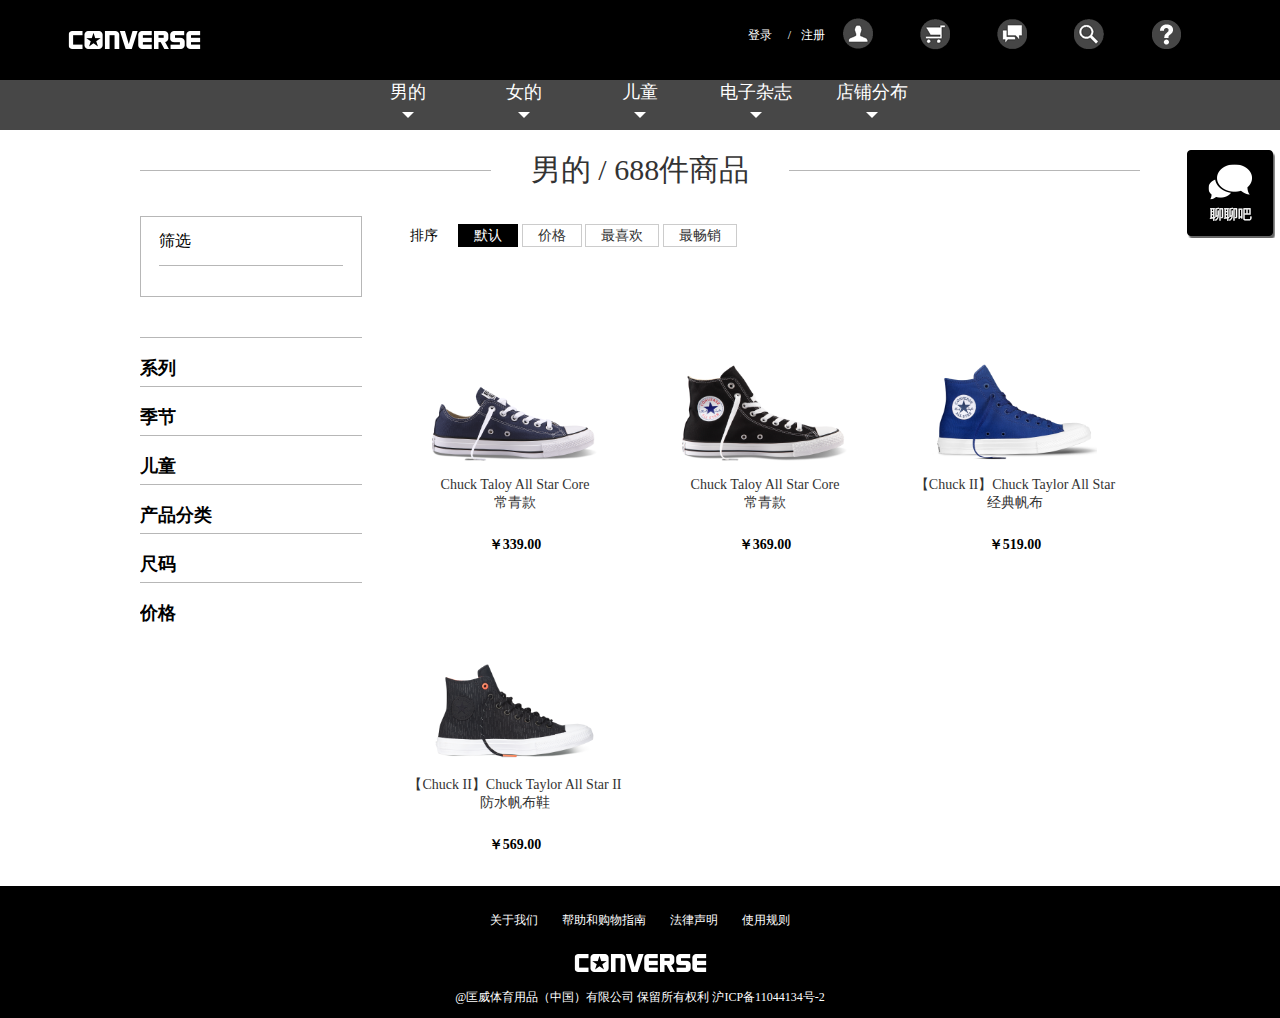
==== converse/html/allshop.html @ 23841993 "第一次项目提交" ====
<!doctype html>
<html>
	<head>
		<title>商品列表</title>
		<meta charset = "utf-8" />
		<link rel="stylesheet" type="text/css" href="../css/index_css.css"/>
		<style type = "text/css">
			.page{
				margin: 0;
			    position: relative;
			    width: 100%;
			}
			.tit{
				margin: 40px auto 45px;
			}
			.shop_main{
				overflow: hidden;
				height: auto;
			    margin: 20px auto 0;
			    max-width: 1000px;
			}
			.shop_left{
				float: left;
    			width: 25%;
    			overflow: hidden;
			}
			.SLW{
				width: 88.8%;
			}
			.SLT{
				border: 1px solid #b7b7b7;
			    box-sizing: border-box;
			    height: auto;
			    margin: 0 0 40px;
			    padding: 0 8.18%;
			    width: auto;
			}
			.SLB{
				margin-top: 10px;
    			width: 100%;
			}
			.filtertop{
				border-bottom: 1px solid #b7b7b7;
			    height: 48px;
			    line-height: 48px;
			    width: 100%;
			}
			.resetbtm{
				height: 30px;
			    line-height: 15px;
			    text-shopsgn: right;
			    width: 100%;
			}
			.SLB dl{
				border-top: 1px solid #b7b7b7;
			    height: 25px;
			    overflow: hidden;
			    padding: 18px 0 5px;
			}
			.SLB dl dt{
			    font-size: 18px;
			    font-weight: bold;
			    margin-bottom: 18px;
			}
			.SLB dl dd ul{
				clear: both;
			    content: "";
			    display: block;
			    font-size: 0;
			    height: 0;
			    visibility: hidden;
			}
			.SLB dl dd ul li{
				background-color: #fff;
			    border: 1px solid #b7b7b7;
			    box-sizing: border-box;
			    cursor: pointer;
			    float: left;
			    height: 39px;
			    line-height: 39px;
			    margin-bottom: 7px;
			    margin-right: 8px;
			    text-shopsgn: center;
			    text-indent: 0;
			    width: 49px;
			}
			.SLB dl dd ul .mgr0{
				margin-right: 0;
			}
			.shop_right{
				float: left;
			    height: auto;
			    position: relative;
			    width: 75%;
			    content: "";
			    display: block;
			    font-size: 0;
			}
			.shop_top{
				line-height: 40px;
			    margin-bottom: 30px;
			    width: 100%;
			}
			.sort{
				float: left;
   		 		margin: 0 20px;
   		 		width: auto;
			}
			.sort-box{
				float: none;
    			font-size: 14px;
			}
			.sort-list{
				width: auto;
				height: auto;
			}
			.sort-list a{
				border: 1px solid #ccc;
    			padding: 3px 15px;
    			box-sizing: border-box;
			}
			.sort-list .shop_active{
				background: #000 none repeat scroll 0 0;
			    border: 1px solid #000;
			    color: #fff;
			}
			.shop_right dl{
				text-align: center;
				box-sizing: border-box;
			    float: left;
			    font-size: 14px;
			    height: 300px;
			    position: relative;
			    width: 33.3333%;
			}
			.condo dl:hover{
				border: 1px solid #b7b7b7;
			    transition-duration: 0.3s;
			}
			.shop_right dl dt{
				height: 180px;
			    margin: 0 auto;
			    padding-top: 10px;
			    position: relative;
			    width: 165px;
			}
			.shop_right dl dt a{
				display: block;
    			width: 100%;
    			height: 100%;
			}
			.shop_right dl dt a img{
				height: auto;
    			8max-width: 100%;
				display: block;
				margin-bottom: 9.1%;
				bottom: 0;
			    position: absolute;
			    width: 165px;
			}
			.shop_right dl dd{
				line-height: 18px;
			    text-shopsgn: center;
			    width: 100%;
			}
			.shop_name{
				height: 55px;
    			margin-bottom: 5px;
			}
			.shop_price{
				font-weight: bold;
			}
		</style>
		<script type="text/javascript" src = "../js/perfect_startMove.js"></script>
		<script type="text/javascript" src = "../js/jquery-1.11.3.js"></script>
		<script type="text/javascript" src = "../js/shop_getjson.js"></script>
		<script type="text/javascript" src = "../js/topsport.js"></script>
		<script type = "text/javascript">
			$(function(){
				
			})
			var condo = $(".condo"); //商品房
			var shops = $(".condo").find("dl"); //商品
			var sp_lth = shops.length;//商品数量
			var isloading = false;//加载状态
			var shop_list;
	
	
			window.onload = function(){
				isloading = true;  //哥在用,别打扰
				getList();
				//【注】最短的一列li将要露白
			}
	
	
			window.onscroll = function(){
				//进行上啦加载
				var _index = getShort();
				var li = shops[_index];
				var scrollTop = document.body.scrollTop || document.documentElement.scrollTop;
				scrollTop -= 300;
				if(li.offsetHeight + li.offsetTop < scrollTop + document.documentElement.clientHeight){
					if(isloading == false){
						isloading = true;
						getList();
					}
				}
			}
	
			/*//下载数据
			function getList(){
				ajax("get", "getPics.php", "page=" + iPage, function(data){
					var arr = JSON.parse(data);
					for(var i = 0; i < arr.length; i++){
						//获取当前最短的li
						var _index = getShort();
	
						//创建节点,添加数据,插入
						var oDiv = document.createElement("div");
						var oImg = document.createElement("img");
						oImg.src = arr[i].preview; //预览图片
						//给图片预设一个高度
						oImg.style.height = arr[i].height * (225 / arr[i].width) + "px";
	
						oDiv.appendChild(oImg);
						var oP = document.createElement("p");
						oP.innerHTML = arr[i].title;
						oDiv.appendChild(oP);
						//将当前div添加到最短的li标签中
						shops[_index].appendChild(oDiv);
					}
					isloading = false;
				});
			}*/
			
			
			function getList(){
				$.ajax({
					url: '../json/mens.json',
					type: 'GET',
					success:function(res){
						
						for(var i = 0; i < res.length; i++){
							shop_list += '<dl><dt><a href="../html/C_type.html"><img src="../' + res[i].img + '"/></a></dt><dd class="shop_name"><a href="">' + res[i].font + '</a></dd><dd class = "shop_price">' + res[i].price + '</dd></dl>'
						}
						$(".condo").html(shop_list);
						isloading = false;
					}
				});
			}
				
	
			//找到最短的那条列表
			function getShort(){
				var index = 0;
				var ih = shops[index].offsetHeight;
				for(var i = 1; i < sp_lth; i++){
					if(ih > shops[i].offsetHeight){
						index = i;
						ih = shops[i].offsetHeight;
					}
				}
				//返回最短li的下标
				return index;
			}
		</script>
	</head>
	<body>
		<div class = "nav_shadow"></div>
		<div class = "bgall"></div>
		<div class = "nav">
			<div class = "nav_top">
				<div class = "ntsmall">
					<div class = "logo"><a href="../index.html"></a></div>
					<div class = "rgt"><a href=""><img src="../img/help.png"/></a></div>
					<div class = "rgt search"><p><img src="../img/search.png"/></p></div>
					<div class = "rgt"><p><img src="../img/chatt.png"/></p></div>
					<div class = "rgt"><p><img src="../img/shopcar.png"/></p></div>
					<div class = "rgt" style = "width: auto; font-size: 12px;">
						<p class = "log" style = "margin: 0; padding-right: 10px;  float: left;"><span>登录</span></p>
						<span style = "padding-right: 10px; float: left;">/</span>
						<p class = "reg" style = "margin: 0; padding-right: 12px; float: left;"><span>注册</span></p>
						<p class = "login" style = "margin-top: 10px; margin-left: 0; float: left;"><img src="../img/users.png"/></p>
					</div>
				</div>
			</div>
			<div class = "conceal">
				<div class = "loding">
					<div class = "L-box">
						<div class = "lgn">
							<dl class = "tabL">
								<dt>还未注册？</dt>
								<div class = "reg taB">
									注册账户
								</div>
							</dl>
							<dl class = "tabC">
								<dt>您可以直接登录</dt>
								<dd class = "tCL"><a href=""></a></dd>
								<dd class = "tCL"><a href=""></a></dd>
								<dd class = "tCL"><a href=""></a></dd>
								<dd class = "tCL"><a href=""></a></dd>
								<dd class = "tCL"><a href=""></a></dd>
							</dl>
							<dl class = "tabR">
								<dt>已经成为会员？</dt>
								<dd class = "phNmb">
									<input text = "text"/>
									<span>邮箱/手机</span>
									<span class = "error">请输入有效的电子邮箱/手机号码！</span>
								</dd>
								<dd class = "psWrd">
									<input text = "text"/>
									<span>密码必须在6-12个字符之间！</span>
									<span class = "error"></span>
								</dd>
								<dd id = "mb0">
									<input text = "text" class = "verCod"/>
									<img src="" class = "verImg"/>
									<span>请输入验证码</span>
									<span class = "error"></span>
								</dd>
								<dd class = "change">
									<a href="">换一张</a>
								</dd>
								<dd style="margin-top: -15px;">
									<div style="font-size: 11px;">
										一旦登录，即表明你同意匡威的
										<a href="" style = "text-decoration: underline">法律声明</a>
										和
										<a href="" style = "text-decoration: underline">使用规则</a>
									</div>
								</dd>
								<dd class = "taB" style="margin-top: -20px;">登录</dd>
								<!-- <dd class = "btmbox">
									<div class="keeplog">保持登录状态</div>
									<div class="forgetkey">忘记密码？</div>
								</dd> -->
							</dl>
						</div>
						<div class = "rgn">
							<dl>
								<dd class = "reg-box">
									<ul>
										<li>
											手机号码<b>*</b>
											<div class = "li-box">
												<input type = "text"/>
												<span>135xxxx3333</span>
												<span class = "error">请输入11位有效中国手机号码！</span>
											</div>
										</li>
										<li>
											邮箱<b>*</b>
											<div class = "li-box">
												<input type = "text"/>
												<span>example@converse.com</span>
												<span class = "error">请输入有效的电子邮箱地址！</span>
											</div>
										</li>
										<li class = "mr0">
											性别<b>*</b>
											<div class = "li-box">
												<div class = ''>男的</div>
												<div class = ''>女的</div>
											</div>
										</li>
									</ul>
								</dd>
								<dd class = "reg-box">
									<ul>
										<li>
											输入密码<b>*</b>
											<div class = "li-box">
												<input type = "password"/>
												<span>密码至少为6位字符</span>
												<span class = "error">密码为6-12位字符！</span>
											</div>
										</li>
										<li>
											确认密码<b>*</b>
											<div class = "li-box">
												<input type = "password"/>
												<span>请再次输入密码</span>
												<span class = "error">抱歉，两次输入的密码不匹配！</span>
											</div>
										</li>
										<li class = "mr0">
											生日（年-月-日）<b>*</b>
											<div class = "li-box birth-box">
												<div class="selectbox">
													<span class="selectindex"></span>
													<select id="birthday-year">
														<option value="1954">1954</option>
														<option value="1955">1955</option>
														<option value="1956">1956</option>
														<option value="1957">1957</option>
														<option value="1958">1958</option>
														<option value="1959">1959</option>
														<option value="1960">1960</option>
														<option value="1961">1961</option>
														<option value="1962">1962</option>
														<option value="1963">1963</option>
														<option value="1964">1964</option>
														<option value="1965">1965</option>
														<option value="1966">1966</option>
														<option value="1967">1967</option>
														<option value="1968">1968</option>
														<option value="1969">1969</option>
														<option value="1970">1970</option>
														<option value="1971">1971</option>
														<option value="1972">1972</option>
														<option value="1973">1973</option>
														<option value="1974">1974</option>
														<option value="1975">1975</option>
														<option value="1976">1976</option>
														<option value="1977">1977</option>
														<option value="1978">1978</option>
														<option value="1979">1979</option>
														<option value="1980">1980</option>
														<option value="1981">1981</option>
														<option value="1982">1982</option>
														<option value="1983">1983</option>
														<option value="1984">1984</option>
														<option value="1985">1985</option>
														<option value="1986">1986</option>
														<option value="1987">1987</option>
														<option value="1988">1988</option>
														<option value="1989">1989</option>
														<option value="1990">1990</option>
														<option value="1991">1991</option>
														<option value="1992">1992</option>
														<option value="1993">1993</option>
														<option value="1994">1994</option>
														<option value="1995">1995</option>
														<option value="1996">1996</option>
														<option value="1997">1997</option>
														<option value="1998">1998</option>
														<option value="1999">1999</option>
														<option value="2000">2000</option>
														<option value="2001">2001</option>
														<option value="2002">2002</option>
														<option value="2003">2003</option>
														<option value="2004">2004</option>
														<option value="2005">2005</option>
														<option value="2006">2006</option>
														<option value="2007">2007</option>
														<option value="2008">2008</option>
														<option value="2009">2009</option>
														<option value="2010">2010</option>
														<option value="2011">2011</option>
														<option value="2012">2012</option>
														<option value="2013">2013</option>
														<option value="2014">2014</option>
														<option value="2015">2015</option>
														<option value="2016">2016</option>
													</select>
												</div>
												<div class="selectbox">
													<span class="selectindex"></span>
													<select id="birthday-month">
														<option value="1">1</option>
														<option value="2">2</option>
														<option value="3">3</option>
														<option value="4">4</option>
														<option value="5">5</option>
														<option value="6">6</option>
														<option value="7">7</option>
														<option value="8">8</option>
														<option value="9">9</option>
														<option value="10">10</option>
														<option value="11">11</option>
														<option value="12">12</option>
													</select>
												</div>
												<div class="selectbox mr0">
													<span class="selectindex"></span>
													<select id="birthday-date">
														<option value="1">1</option>
														<option value="2">2</option>
														<option value="3">3</option>
														<option value="4">4</option>
														<option value="5">5</option>
														<option value="6">6</option>
														<option value="7">7</option>
														<option value="8">8</option>
														<option value="9">9</option>
														<option value="10">10</option>
														<option value="11">11</option>
														<option value="12">12</option>
														<option value="13">13</option>
														<option value="14">14</option>
														<option value="15">15</option>
														<option value="16">16</option>
														<option value="17">17</option>
														<option value="18">18</option>
														<option value="19">19</option>
														<option value="20">20</option>
														<option value="21">21</option>
														<option value="22">22</option>
														<option value="23">23</option>
														<option value="24">24</option>
														<option value="25">25</option>
														<option value="26">26</option>
														<option value="27">27</option>
														<option value="28">28</option>
														<option value="29">29</option>
														<option value="30">30</option>
														<option value="31">31</option>
													</select>
												</div>
											</div>
										</li>
									</ul>
								</dd>
								<dd class = "reg-box mr0">
									<ul>
										<li>
											验证码 <b>*</b>
											<div class = "li-box mb5">
												<input type = "text" class = "verCod"/>
												<img src="" class = "verImg"/>
												<span>请输入验证码</span>
												<span class = "error">您填写的验证码有误，请重新输入！</span>
											</div>
											<div class = "change">
												<a href="">换一张</a>
											</div>
										</li>
										<li>
											短信验证码<b>*</b>
											<div class = "li-box mb5">
												<input type = "text" class = "verCod"/>
												<div class="btn-send-mobile">
													<h5 id="btn-descption">发送短信验证码</h5>
												</div>
												<span style="font-size:9px;">不用试了，反正是装饰(￢_￢)</span>
												<span class = "error">您填写的短信验证码有误，请重新输入！</span>
											</div>
										</li>
										<li class = "mr0">
											<div style="font-size: 11px;">
												一旦登录，即表明你同意匡威的
												<a href="" style = "text-decoration: underline">法律声明</a>
												和
												<a href="" style = "text-decoration: underline">使用规则</a>
											</div>
											<div class = "taB">
												注册账户
											</div>
										</li>
									</ul>
								</dd>
							</dl>
						</div>
					</div>
				</div>
				<div class = "sch">
					<input type = "text" placeholder = "想找什么随便搜"/>
					<div class = "sch_btn">
						<p>X</p>
						<button><img src="../img/search.png"/></button>
					</div>
				</div>
			</div>
			<div class = "nav_tab">
				<div class = "tab_head">
					<ul></ul>
				</div>
				<div class = "nana" id = "nana1">
					<div class = "nanaTop">
						<ul></ul>
					</div>
						<div class = "centerline"></div>
					<div class = "nanaBtm">
						<ul></ul>
					</div>
				</div>
				<div class = "nana" id = "nana2">
					<div class = "nanaTop">
						<ul></ul>
					</div>
						<div class = "centerline"></div>
					<div class = "nanaBtm">
						<ul></ul>
					</div>
				</div>
				<div class = "nana" id = "nana3">
					<div class = "nanaTop">
						<ul></ul>
					</div>
						<div class = "centerline"></div>
					<div class = "nanaBtm">
						<ul></ul>
					</div>
				</div>
			</div>
		</div>
		<div class = "page">
			<div class="tit">
				<h4> 男的 / 688件商品 </h4>
			</div>
			<div class = "shop_main">
				<div class = "shop_left">
					<div class = "SLW">
						<div class = "SLT">
							<div class = "filtertop">
								<span>筛选</span>
							</div>
							<ul></ul>
							<div class = "resetbtm"></div>
						</div>
						<div class = "SLB">
							<dl>
								<dt>系列</dt>
								<dd>CONS</dd>
								<dd>Jack Purcell</dd>
								<dd>Chuck Taylor All Star</dd>
							</dl>
							<dl>
								<dt>季节</dt>
								<dd key="spring">春季</dd>
								<dd key="summer">夏季</dd>
								<dd key="fall">秋季</dd>
								<dd key="holiday">冬季</dd>
							</dl>
							<dl>
								<dt>儿童</dt>
								<dd key="kids">儿童</dd>
							</dl>
							<dl>
								<dt>产品分类</dt>
								<dd property="core_ftw">经典帆布鞋</dd>
								<dd property="evergreen">经典款</dd>
								<dd property="hi">高帮</dd>
								<dd property="mid">中帮</dd>
								<dd property="low">低帮</dd>
								<dd property="skate_shoes">板鞋</dd>
							</dl>
							<dl>
								<dt>尺码</dt>
								<dd class="sizewrapper">
									<ul class="sizebox clearfix">
										<li class="">35</li>
										<li class="">35.5</li>
										<li class="">36</li>
										<li class="mgr0">36.5</li>
										<li class="">37</li>
										<li class="">37.5</li>
										<li class="">38</li>
										<li class="mgr0">38.5</li>
										<li class="">39</li>
										<li class="">39.5</li>
										<li class="">40</li>
										<li class="mgr0">40.5</li>
										<li class="">41</li>
										<li class="">41.5</li>
										<li class="">42</li>
										<li class="mgr0">42.5</li>
										<li class="">43</li>
										<li class="">44</li>
										<li class="">44.5</li>
										<li class="mgr0">45</li>
									</ul>
								</dd>
							</dl>
							<dl>
								<dt>价格</dt>
								<dd max="299" min="0">0-299</dd>
								<dd max="399" min="300">300-399</dd>
								<dd max="499" min="400">400-499</dd>
								<dd max="599" min="500">500-599</dd>
								<dd max="699" min="600">600-699</dd>
								<dd min="700">700+</dd>
							</dl>
						</div>
					</div>
				</div>
				<div class = "shop_right">
					<div class = "shop_top">
						<div class = "sort-box">
							<div class="sort">排序</div>
							<div class = "sort-list">
								<a class="shop_active" href="">默认</a>
								<a class="" href="">价格</a>
								<a class="" href="">最喜欢</a>
								<a class="" href="">最畅销</a>
							</div>
						</div>
					</div>
					<div class="condo">
						<dl>
							<dt>
								<a href="">
								<img src="../img/153830C450_1B_NEW.png"/>
								</a>
							</dt>
							<dd class="shop_name">
								<a href=""> 【男女同款】Chuck Taylor All Star Core 常青款 </a>
							</dd>
							<dd class = "shop_price">￥339.00</dd>
						</dl>
					</div>
				</div>
			</div>
		</div>
		<div class = "footer-wrapper">
			<div class = "footer">
				<ul class = "footer-list">
					<li>
						<a href="">关于我们</a>
					</li>
					<li>
						<a href="">帮助和购物指南</a>
					</li>
					<li>
						<a href="">法律声明</a>
					</li>
					<li>
						<a href="">使用规则</a>
					</li>
				</ul>
				<a href="index.html"><div><img src="../img/logo.png"/></div></a>
				<span class = "footer-bottom">@匡威体育用品（中国）有限公司 保留所有权利    沪ICP备11044134号-2</span>
			</div>
		</div>
		<div id = "chat">
			<a href="../index.html"><img src = "../img/SurferServer.gif"/></a>
		</div>
	</body>
</html>
---- converse/css/index_css.css ----
/*通用式*/
*{
	margin: 0;
	padding: 0;
	position: relative;
}
html,body{
	width: 100%;
	height: auto;
}
li{
	list-style: none;
}
a{
	color: #333;
	outline: medium none;
    text-decoration: none;
}
div{
	width: 100%;
	height: auto;
}
h1{
	color: #fff;
	display: inline-block;
    font-size: 30px;
    margin: 78px auto 35px
}
.cool_title{
	background: #464646;
	color: #fff;
}
.information{
	background: #464646;
	text-align: center;
}
#chat{
	width: 88px;
	height: 88px;
	position: absolute;
	top: 150px;
	right: 5px;
	z-index: 999;
}
/* 登录验证 */
.loding{
	background-color: #fff;
    position: relative;
    width: 100%;
    z-index: 101;
    height: auto;
}
.lgn{
	display: none;
    height: 317px;
    margin: 0 auto;
    max-width: 1000px;
    padding: 40px 0;
}
.rgn{
	display: none;
    height: 317px;
    margin: 0 auto;
    max-width: 1000px;
    padding: 40px 0;
}
#rBtn{
	display: block;
}
.tabL{
	float: left;
	height: 100%;
	width: 15%;
	display: inline-block;
}
.L-box{
	clear: both;
    content: "";
    display: block;
    font-size: 0;
    height: 0;
    height: 100%;
    margin: 0 auto;
    position: relative;
    width: 100%;
}
.lgn dt{
	font-size: 24px;
    margin-bottom: 20px;
    text-align: left;
    width: 100%;
}
.taB{
    content: "";
    display: inline-block;
    height: 28px;
    vertical-align: middle;
    width: 15px;
    background-color: #000;
    border: 1px solid #000;
    box-sizing: border-box;
    color: #fff;
    cursor: pointer;
    font-size: 18px;
    height: 40px;
    line-height: 38px;
    text-align: center;
    width: 100%;
}
.taB:hover{
	color: #000;
	background: #fff;
	transition-duration: 0.3s;
}
.tabC{
	float: left;
	border-left: 1px solid #999;
    border-right: 1px solid #999;
    margin: 0 6%;
    padding: 0 6%;
    width: 30%;
    height: 100%;
}
.tabC dd{
	cursor: pointer;
	float: left;
    height: 40px;
    margin: 0 12px 12px 0;
    width: 40px;
}
.tabC a{
	background: url(../img/topsina.png);
	background-color: transparent;
    display: block;
    height: 100%;
    text-indent: -1000em;
    width: 100%;
}
.tabR{
	width: 30%;
	display: inline-block;
	height: auto;
	float: left;
}
.tabR dd{
	line-height: 38px;
    margin-bottom: 20px;
    max-height: 40px;
    position: relative;
    width: 100%;
}
.L-box input{
	background: #fff;
	border: 1px solid #999;
    box-sizing: border-box;
    height: 40px;
    line-height: 30px;
    padding: 5px 5px 5px 18px;
    width: 100%;
}
.L-box span{
	color: #999;
    display: block;
    font-size: 12px;
    left: 18px;
    position: absolute;
    top: 0;
    z-index: 0;
}
#mb0{
	margin-bottom: 0;
}
.L-box .verCod{
	float: left;
    margin-right: 4.78%;
    width: 47.61%;
}
.L-box .verImg{
	display: inline-block;
    height: 40px;
    width: 47.61%;
}
.change{
	color: #000;
    height: 25px;
    line-height: 12px;
    margin: 0;
    text-align: right;
    text-decoration: underline;
}
.change a{
	font-size: 14px;
}
.btmbox{
	line-height: 20px;
}
.reg-box li{
	float: left;
    font-size: 13px;
    line-height: 20px;
    margin-right: 5%;
    width: 30%;
}
b{
	color: red;
}
.li-box{
	line-height: 40px;
    margin: 10px 0 25px;
    max-height: 40px;
    min-height: 40px;
    position: relative;
    width: 100%;
}
.mr0{
	margin-right:  0 !important;
}
.selectbox {
    border: 1px solid #ddd;
    box-sizing: border-box;
    float: left;
    height: 40px;
    line-height: 40px;
    margin-right: 5%;
    overflow: hidden;
    position: relative;
    width: 30%;
}
.selectindex{
	text-align: center;
}
.mb5{
	margin-bottom: 5px;
}
.L-box .error{
	color: red;
    left: 0;
    top: 30px;
}
.btn-send-mobile{
	background-color: #848484;
    display: inline-block;
    height: 100%;
    max-width: 142px;
    min-width: 77px;
    width: 47%;
}
#btn-descption{
	-moz-user-select: none;
    color: white;
    text-align: center;
}
/*top show*/
.logo a{
	display: block;
	width: 100%;
	height: 100%;
}
.nav_shadow{
	height: 130px;
}
.bgall{
	background: url(../img/blackbg.png);
	display: none;
    height: 100%;
    position: absolute;
    top: 0;
    width: 100%;
    z-index: 1000;
}
.conceal{
	height: auto;
	background-color: #fff;
    position: relative;
    width: 100%;
    z-index: 101;
}
.sch{
	display: none;
    height: 40px;
    margin: 0 auto;
    max-width: 1000px;
    padding: 20px 0;
    position: relative;
}
.sch input{
	border: 0 none;
    color: #999;
    font-family: "Rockwell","fzlthjw","微软雅黑","Microsoft YaHei","黑体","SimHei";
    font-size: 24px;
    height: 100%;
    line-height: 40px;
    padding: 0;
}
.sch_btn{
	height: 50%;
    position: absolute;
    right: 0;
    top: 25%;
    width: auto;
}
.sch_btn button,.sch_btn p{
	background-color: transparent;
	background-repeat: no-repeat;
	cursor: pointer;
	float: right;
	height: 32px;
	margin-left: 20px;
	margin-top: 5px;
	width: 32px;
	border-radius: 50%;
}
.sch_btn p{
	color: #fff;
	background-color:#474747;
	text-align: center;
	line-height: 32px;
	border-radius: 50% ;
}
.nav{
	position: fixed;
	top:0;
	z-index: 101; 
	display: block;
}
.nav .nav_top{
	clear: both;
	width: auto;
	height: 80px;
	line-height: 70px;
	background: black;
	color: white;
	padding: 0 84px 0 68px;
}
.nav .nav_top .ntsmall{
	position: relative;
	display: inline-block;
	float: left;
	overflow: hidden;
	max-width: 100%;
	height: auto;
	margin: 0 auto;
}
.nav .nav_top .ntsmall .logo{
	background: url(../img/logo.png);
	display: inline-block;
	float: left;
	width: 133px;
	height: 19px;
	margin-top: -10px;
	position: absolute;
	top: 50%;
	z-index: 130;
	overflow: hidden;
}
.nav .nav_top .ntsmall .rgt{
	height: auto;
	width: auto;
	float: right;
	display: inline-block;
	color: white;
	display: inline-block;
	color: #fff;
}
.nav .nav_top .ntsmall .rgt p{
	cursor: pointer;
	display: inline-block;
	width: 30px;
	height: 30px;
	margin: 10px 15px 0 32px;
	color: #fff;
}
.nav .nav_top .ntsmall .rgt a{
	cursor: pointer;
	display: inline-block;
	width: 30px;
	height: 30px;
	margin: 10px 15px 0 32px;
	color: #fff;
}
.nav .nav_tab .tab_head{
	background: #474747;
	height: 50px;
    margin: 0 auto;
    text-align: center;
    width: 100%;
    overflow: hidden;
}
.nav .nav_tab .tab_head ul{
	display: inline-block;
    height: 100%;
}
.tab_head li{
	cursor: pointer;
    float: left;
    height: inherit;
    min-width: 110px;
    padding: 0 3px;
    position: relative;
    cursor: auto;
}
.tab_head a{
	box-sizing: border-box;
    color: white;
    display: inline-block;
    font-size: 18px;
    font-weight: normal;
    height: inherit;
    line-height: inherit;
    padding: 0 0.625em;
    text-transform: uppercase;
    position: relative;
}
.tab_head a i{
	display: block;
	border-color: white transparent transparent;
    border-style: solid;
    border-width: 6px;
    bottom: 6px;
    height: 0;
    left: 50%;
    right: auto;
    top: auto;
    margin-left: -6px;
    position: absolute;
    width: 0;
}
.nana{
	background-color: #fff;
   	display: none;
    height: 0;
    left: 0;
    filter: alpha(opacity=0);
    opacity: 0;
    position: absolute;
    top: 100%;
    width: 100%;
    z-index: 200;
}
.nana ul{
	height: auto;
    left: 9%;
    margin: 0 auto;
    max-width: 1000px;
    overflow: hidden;
    position: relative;
    text-align: left;
}
.nana ul li {
	display: inline-block;
    margin: 0;
    max-width: 130px;
    min-width: 90px;
    padding: 0;
    width: 13%;
}
.nana ul li a{
	color: #000;
    display: block;
    position: relative;
}
.nana ul li a img{
	width: 130px;
}
.nana ul li a span{
	bottom: 15px;
    display: block;
    font-size: 14px;
    left: 0;
    line-height: 15px;
    position: absolute;
    text-align: center;
    width: 100%;
}
.nana ul li a:hover{
	color: #999;
	text-decoration: underline;
	transition-duration: 0.3s;
}
.nana .centerline{
	background-color: #b7b7b7;
    clear: both;
    height: 1px;
    width: 100%;
}
.state{
	overflow: hidden;
	padding: 12px 0;
	line-height: 8px;
	text-align: center;
}
/*banner GO*/
.banner{
	position: relative;
	width: 100%;
	height: 493px;
	overflow: hidden;
	padding-bottom: 36px;
}
.bmg{
	width: 100%;
	height: 493px;
	position: absolute;
	overflow: hidden;
	display: block;
}
.bmg ul li{
	float: left;
	position: absolute;
	top: 0;
	opacity: 0;
	filter:alpha(opacity:0);
	z-index: 1;
}
.bmg a{
	float: left;
	width: 100%;
	height: auto;
	display: block;
}
.bmg img{
	display: block;
	float: left;
	width: 100%;
	height: 100%;
	padding-bottom: 5px;
}
.banner .bLeft{
	background: black;
	color: #fff;
	filter: alpha(opacity=80);
	opacity: 0.8;
	font-size: 50px;
	text-align: center;
	line-height: 95px;
	width: 40px;
	height: 100px;
	cursor: pointer;
	position: absolute;
	z-index: 98;
	top: 50%;
	margin-top: -66px;
	left: 0;
}
.banner .bRight{
	background: black;
	color: #fff;
	filter: alpha(opacity=80);
	opacity: 0.8;
	font-size: 50px;
	text-align: center;
	line-height: 95px;
	width: 40px;
	height: 100px;
	cursor: pointer;
	position: absolute;
	z-index: 98;
	top: 50%;
	margin-top: -66px;
	right: 0;
}
.menu{
	position: absolute;
	bottom: 0;
}
.banbtn{
	height: 36px;
    left: 0;
    margin: 0 auto;
    position: relative;
    text-align: center;
    top: 0;
    width: 100%;
    z-index: 10;
}
.banbtn li{
	border-top: 1px solid #fff;
    color: #999;
    cursor: pointer;
    display: inline-block;
    font-size: 15px;
    height: 15px;
    margin: 10px 8px 8px;
    padding: 5px 0;
}
.bmg .bactive{
	opacity: 1;
	filter:alpha(opacity:100);
	z-index: 2;
}
.banbtn .select{
	color: #000;
	text-decoration: overline;
	transition-duration: 0.4s;
}
/*body start*/
.main{
	max-width: 1000px;
	width: 100%;
	height: auto;
	margin: 0 auto;
	margin-top: 80px;
	overflow: hidden;
}
.tit h4{
	text-align: center;
	font-weight: 100;
	color: #333333;
	display: inline-block;
	background: white;
	text-align: center;
	font-size: 30px;
	height: 30px;
	line-height: 30px;
	padding: 0 4%; 
	position: relative;
	top: -15px;
	margin: 0 auto;
}
.tit{
	height: 30px;
    max-width: 1000px;
	text-align: center;
	width: 97%;
	height: 1px;
	background: #b7b7b7;
	position: relative;
	margin: 20px auto;
}
.main-top{
	width: 100%;
	height: auto;
	display: block;
	position: relative;
	overflow: hidden;
}
.main_line{
	background-color: #b7b7b7;
    content: "";
    height: 1px;
    left: 1.5%;
    position: absolute;
    width: 97%;
}
.main_line .boult{
	background: transparent url("../img/active.png") no-repeat scroll 0 0;
    height: 21px;
    left: 12%;
    margin-left: -20px;
    position: absolute;
    top: 0;
    width: 39px;
}
.main .main-top .main-head{
	display: inline-block;
    float: left;
    margin-top: 40px;
    text-align: center;
	width: 24%;
    height: auto;
}
.main-top .padlf{
	padding-left: 2%;
}
.main .main-top .main-head a{
	text-align: center;
	display: inline-block;
	overflow: hidden;
	color: #333;
	font-size: 24px;
    line-height: 30px;
}
.main .main-top .main-head a p{
	margin: 0 auto;
}
.main-head a img{
	height: auto;
    max-width: 100%;
}
.main dl:hover{
	border: 1px solid #b7b7b7;
    transition-duration: 0.3s;
}
.hot1,.news1,.news2{
	box-sizing: border-box;
	border-bottom: 1px dotted #b7b7b7;
    display: inline-block;
    margin: 20px auto 0;
    padding-bottom: 19px;
    position: relative;
    width: 100%;
}
.hot2,.news3{
	box-sizing: border-box;
	border: 0 none;
    margin-bottom: -36px;
    display: inline-block;
    margin: 20px auto 0;
    padding-bottom: 19px;
    position: relative;
    width: 100%;
}
.main .btn-bom{
	height: auto;
    margin: 0 auto;
    text-align: center;
    width: auto;
}
.main .btn-bom a{
	background-color: #000;
    border: 1px solid #000;
    box-sizing: border-box;
    color: #fff;
    /* display: inline-block; */
    font-size: 16px;
    height: 48px;
    line-height: 48px;
    padding: 0 25px;
    text-align: center;
    width: 42%;
}
.mt_0,.mt_1,.mt_2,.mt_3,.btn_0,.btn_1,.btn_2,.btn_3{
	display: none; 
}
.btn-bom a:hover{
	background: #fff;
	color: #000;
}
.mton,.bton{
	margin: 0 auto;
	display: block;
}
.main dl{
	box-sizing: border-box;
	position: relative;
	float: left;
	width: 25%;
	height: 300px;
	overflow: hidden;
}
.main dl dt{
	height: 180px;
    margin: 0 auto;
    padding-top: 10px;
    margin-bottom: 9.1%;
    width: 165px;
}
.main dl dt img{
	
	width: 100%;
	height: 100%;
}
.main dl dd{
	font-size: 14px;
	font-weight: bold;
	display: inline-block;
	line-height: 18px;
    text-align: center;
    width: 100%;
}
.main dl dd a{
	font-weight: 100;
	font-size: 14px;
	line-height: 18px;
	display: inline-block;
	color: #333;
	height: 55px;
    margin-bottom: 5px;
}
.cool{
	margin: 40px auto;
	max-width: 1000px;
	height: auto;
	display: block;
	position: relative;
	overflow: hidden;
}
.cool_title{
	width: 100%;
	color: #fff;
	font-size: 18px;
	line-height: 40px;
	margin-bottom: 20px;
}
.cool_title img{
	color:white;
	float:left;
	margin: 10px 11px 0 20px;
}
.col_t .ctm{
	float: left;
	height: auto;
	width: 48.8%;
}
.ctm a{
	width: 100%;
	height: 100%;
}
.ctm a .btn{
 	display: inline-block;
    font-size: 16px;
    height: 48px;
    line-height: 48px;
    padding: 0 3px 0 7px;
    text-align: center;
    width: 38%;
	border: 1px solid #000;
	margin-top: 16px;
	background: #000;
	color: #fff;
}
.ighov{
	display: none;
	height: 100%;
    left: 0;
    position: absolute;
    text-align: center;
    top: 0;
    width: 100%;
    background: url(../img/blackbg.png);
    filter:alpha(opacity=30);
    opacity: 0.3;
}
.ctm a .btn:hover{
	background: #fff;
	color: #000;
}
.col_b .cbs{
	height: auto;
	width: 32%;
	margin-left: 1.92%;
	float: left;
}
.cool a{
	color: #000;
	position: relative;
}
.cool a:hover{
	color: #999;
}
.cool .igc,.igc img{
	margin: 0;
	padding: 0;
	border: 1px solid #b7b7b7;
    display: block;
    height: 100%;
    position: relative;
    width: 100%;
}
.cool h3{
	font-size: 24px;
	margin: 13px 0;
	font-weight: 100;
}
.cool a:hover h3{
	text-decoration: underline;
}
.cool a span{
	display: block;
	font-size: 12px;
	line-height: 20px;
	height: auto;
}
.cbs p{
	display: inline-block;
	border: none;
	color: #333;
	background: #fff;
	font-size: 18px;
	height: 42px;
	line-height: 42px;
	width: 33%;
	text-decoration: underline;
}
.cbs p:hover{
	color: #999;
}
.story{
	text-align: center;
	height: auto;
	padding-bottom: 70px;
}
.story .groupF{
	border: 0 solid #f00;
    height: auto;
    margin: 6px auto 0;
    max-width: 1000px;
    text-align: center;
    width: 100%;
}
.groupF a{
	display: inline-block;
    font-size: 18px;
    height: 50px;
    line-height: 50px;
    margin: 0 1.3%;
    text-align: center;
    width: 20%;
    overflow: hidden;
    color: black;
    background: white;
    margin-bottom: 40px;
}
.groupF .shortA{
	margin: 0 1.3%;
    width: 11%;
} 
.groupF a:hover{
	background: black;
	color: white;
}
.atte{
	text-align: center;
}
.atte p{
	font-size: 16px;
	line-height: 24px;
	color: #fff;
}
.atte .groupA{
	display: block;
	clear: both;
	height: auto;
    margin: 37px auto 0;
    padding-bottom: 80px;
    text-align: center;
    width: 525px;
    overflow: hidden;
}
.atte .groupA a{
	display: block;
	float: left;
	margin: 0 15px;
	width: 75px;
	height: 75px;
	background: url(../img/sina.png);
}
.atte .groupA a:hover{
	background: url(../img/sina_hover.png);
}
.type{
	margin: 75px auto 0;
	text-align: center;
	max-width: 1000px;
	position: relative;
}
.type a{
	display: inline-block;
	color: #333;
}
.type dt{
	font-size: 16px;
	height: 20px;
	font-weight: bold;
	margin-bottom: 20px;
}
.type dd{
	font-size: 14px;
	line-height: 20px;	
}
.type a:hover{
	color: #999;
}
.type dl{
	display: inline-block;
	min-height: 280px;
	width: 24%;
	vertical-align: top;
}
.mgb20{
	margin-bottom: 20px;
}
/*底部声明*/
.footer-wrapper{
	background: black;
	color: white;
}
.footer{
	text-align: center;
	max-width: 1000px;
	margin: 0 auto;
	padding-bottom: 5px;
}
.footer-list{
	line-height: 30px;
	text-align: center;
	padding: 18px 0;
}
.footer-list li{
	display: inline-block;
	margin: 0 10px;
}
.footer-list li a{
	font-size: 12px;
	color: white;
	text-align: center;
}
.footer a{
	display: inline-block;
}
.footer a div img{
	display: block;
}
.footer .footer-bottom{
	display: block;
	width: 100%;
	margin: 12px auto;
	font-size: 12px;
	height: 12px;
	position:　absolute;
	bottom: 0;
}
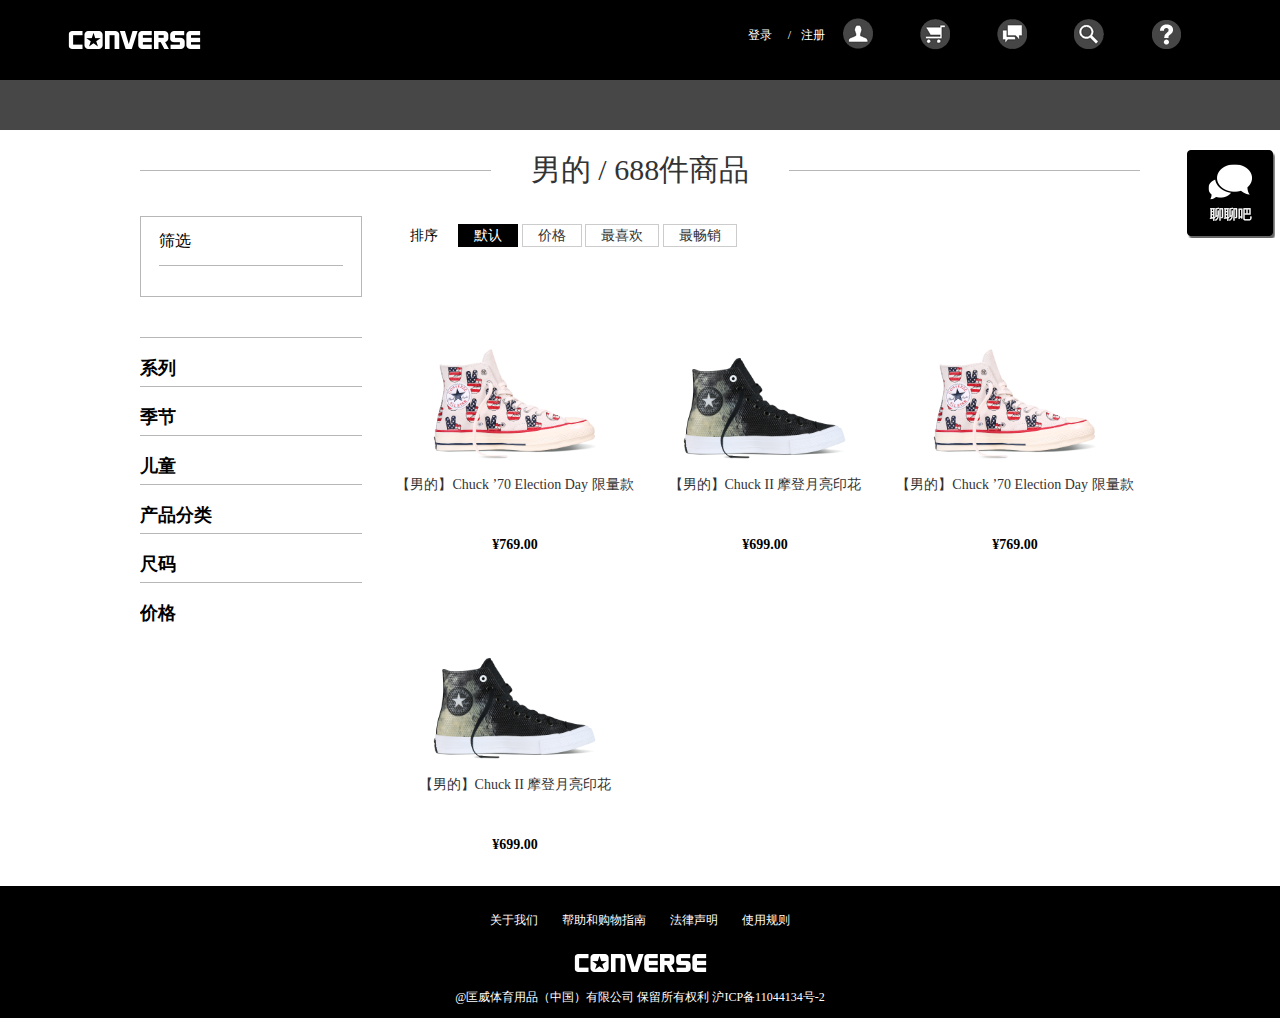
==== commit 0266caf6: "4次修改" ====
--- a/converse/html/allshop.html
+++ b/converse/html/allshop.html
@@ -173,8 +173,9 @@
 		</style>
 		<script type="text/javascript" src = "../js/perfect_startMove.js"></script>
 		<script type="text/javascript" src = "../js/jquery-1.11.3.js"></script>
-		<script type="text/javascript" src = "../js/shop_getjson.js"></script>
+		<script type="text/javascript" src = "../js/jquery.cookie.js"></script>
 		<script type="text/javascript" src = "../js/topsport.js"></script>
+		<script type="text/javascript" src="../js/login.js"></script>
 		<script type = "text/javascript">
 			$(function(){
 				
@@ -236,15 +237,17 @@
 			
 			function getList(){
 				$.ajax({
-					url: '../json/mens.json',
+					url: '../json/shops.json',
 					type: 'GET',
 					success:function(res){
-						
 						for(var i = 0; i < res.length; i++){
-							shop_list += '<dl><dt><a href="../html/C_type.html"><img src="../' + res[i].img + '"/></a></dt><dd class="shop_name"><a href="">' + res[i].font + '</a></dd><dd class = "shop_price">' + res[i].price + '</dd></dl>'
+							shop_list += '<dl id = ' + res[i].NO + '><dt><a href=""><img src="../img/' + res[i].model + '_1H_NEW.png"/></a></dt><dd class="shop_name"><a href="">' + res[i].title + '</a></dd><dd class = "shop_price">' + res[i].price + '</dd></dl>'
 						}
 						$(".condo").html(shop_list);
 						isloading = false;
+						$(".condo dl").click(function(){
+							window.open("../html/C_type.html?id=" + $(this).attr('id')+ "");
+						});
 					}
 				});
 			}
@@ -275,7 +278,7 @@
 					<div class = "rgt"><a href=""><img src="../img/help.png"/></a></div>
 					<div class = "rgt search"><p><img src="../img/search.png"/></p></div>
 					<div class = "rgt"><p><img src="../img/chatt.png"/></p></div>
-					<div class = "rgt"><p><img src="../img/shopcar.png"/></p></div>
+					<div class = "rgt"><a href="shop_cart.html" style="margin: 0;padding:0;width: 100%;height: 100%;"><p><img src="../img/shopcar.png"/></p></a></div>
 					<div class = "rgt" style = "width: auto; font-size: 12px;">
 						<p class = "log" style = "margin: 0; padding-right: 10px;  float: left;"><span>登录</span></p>
 						<span style = "padding-right: 10px; float: left;">/</span>
@@ -305,17 +308,17 @@
 							<dl class = "tabR">
 								<dt>已经成为会员？</dt>
 								<dd class = "phNmb">
-									<input text = "text"/>
+									<input value="" type = "text" class = "emlph"/>
 									<span>邮箱/手机</span>
 									<span class = "error">请输入有效的电子邮箱/手机号码！</span>
 								</dd>
 								<dd class = "psWrd">
-									<input text = "text"/>
+									<input value="" type = "password" class = "pw"/>
 									<span>密码必须在6-12个字符之间！</span>
 									<span class = "error"></span>
 								</dd>
 								<dd id = "mb0">
-									<input text = "text" class = "verCod"/>
+									<input value="" type = "text" class = "verCod"/>
 									<img src="" class = "verImg"/>
 									<span>请输入验证码</span>
 									<span class = "error"></span>
@@ -331,7 +334,7 @@
 										<a href="" style = "text-decoration: underline">使用规则</a>
 									</div>
 								</dd>
-								<dd class = "taB" style="margin-top: -20px;">登录</dd>
+								<dd class = "taB" id = "login" style="margin-top: -20px;">登录</dd>
 								<!-- <dd class = "btmbox">
 									<div class="keeplog">保持登录状态</div>
 									<div class="forgetkey">忘记密码？</div>
@@ -345,7 +348,7 @@
 										<li>
 											手机号码<b>*</b>
 											<div class = "li-box">
-												<input type = "text"/>
+												<input value = "" type = "text" class = "ph"/>
 												<span>135xxxx3333</span>
 												<span class = "error">请输入11位有效中国手机号码！</span>
 											</div>
@@ -353,7 +356,7 @@
 										<li>
 											邮箱<b>*</b>
 											<div class = "li-box">
-												<input type = "text"/>
+												<input value = "" type = "text" class = "eml"/>
 												<span>example@converse.com</span>
 												<span class = "error">请输入有效的电子邮箱地址！</span>
 											</div>
@@ -361,8 +364,10 @@
 										<li class = "mr0">
 											性别<b>*</b>
 											<div class = "li-box">
-												<div class = ''>男的</div>
-												<div class = ''>女的</div>
+												<!--<div class = ''>男的</div>
+												<div class = ''>女的</div>-->
+												<div class = "sex"><input type="radio" name="sex">男的</div>
+												<div class = "sex"><input type="radio" name="sex">女的</div>
 											</div>
 										</li>
 									</ul>
@@ -372,7 +377,7 @@
 										<li>
 											输入密码<b>*</b>
 											<div class = "li-box">
-												<input type = "password"/>
+												<input value = "" type = "password" class="pw"/>
 												<span>密码至少为6位字符</span>
 												<span class = "error">密码为6-12位字符！</span>
 											</div>
@@ -380,7 +385,7 @@
 										<li>
 											确认密码<b>*</b>
 											<div class = "li-box">
-												<input type = "password"/>
+												<input value = "" type = "password" class="pw2"/>
 												<span>请再次输入密码</span>
 												<span class = "error">抱歉，两次输入的密码不匹配！</span>
 											</div>
@@ -518,7 +523,7 @@
 										<li>
 											验证码 <b>*</b>
 											<div class = "li-box mb5">
-												<input type = "text" class = "verCod"/>
+												<input value = "" type = "text" class = "verCod"/>
 												<img src="" class = "verImg"/>
 												<span>请输入验证码</span>
 												<span class = "error">您填写的验证码有误，请重新输入！</span>
@@ -530,7 +535,7 @@
 										<li>
 											短信验证码<b>*</b>
 											<div class = "li-box mb5">
-												<input type = "text" class = "verCod"/>
+												<input value = "" type = "text" class = "verCod"/>
 												<div class="btn-send-mobile">
 													<h5 id="btn-descption">发送短信验证码</h5>
 												</div>
@@ -545,7 +550,7 @@
 												和
 												<a href="" style = "text-decoration: underline">使用规则</a>
 											</div>
-											<div class = "taB">
+											<div class = "taB" id = "register">
 												注册账户
 											</div>
 										</li>
@@ -556,13 +561,14 @@
 					</div>
 				</div>
 				<div class = "sch">
-					<input type = "text" placeholder = "想找什么随便搜"/>
+					<input value = "" type = "text" placeholder = "想找什么随便搜"/>
 					<div class = "sch_btn">
 						<p>X</p>
 						<button><img src="../img/search.png"/></button>
 					</div>
 				</div>
 			</div>
+		
 			<div class = "nav_tab">
 				<div class = "tab_head">
 					<ul></ul>
@@ -689,7 +695,7 @@
 						</div>
 					</div>
 					<div class="condo">
-						<dl>
+						<!--<dl>
 							<dt>
 								<a href="">
 								<img src="../img/153830C450_1B_NEW.png"/>
@@ -699,7 +705,7 @@
 								<a href=""> 【男女同款】Chuck Taylor All Star Core 常青款 </a>
 							</dd>
 							<dd class = "shop_price">￥339.00</dd>
-						</dl>
+						</dl>-->
 					</div>
 				</div>
 			</div>
--- a/converse/css/index_css.css
+++ b/converse/css/index_css.css
@@ -73,6 +73,7 @@
 	width: 15%;
 	display: inline-block;
 }
+
 .L-box{
 	clear: both;
     content: "";
@@ -157,18 +158,33 @@
     line-height: 30px;
     padding: 5px 5px 5px 18px;
     width: 100%;
+    filter:alpho(opacity=50);
+    opacity: 0.5;
 }
 .L-box span{
-	color: #999;
+	color: black;
     display: block;
     font-size: 12px;
     left: 18px;
     position: absolute;
     top: 0;
-    z-index: 0;
+    z-index: -6;
+}
+span.error{
+	display: none;
 }
 #mb0{
 	margin-bottom: 0;
+}
+.sex{
+	width: 45%;
+	float: left;
+	line-height: 55px;
+}
+.sex input{
+	filter: alpho(opacity=100);
+	opacity: 1;
+	width: auto;
 }
 .L-box .verCod{
 	float: left;
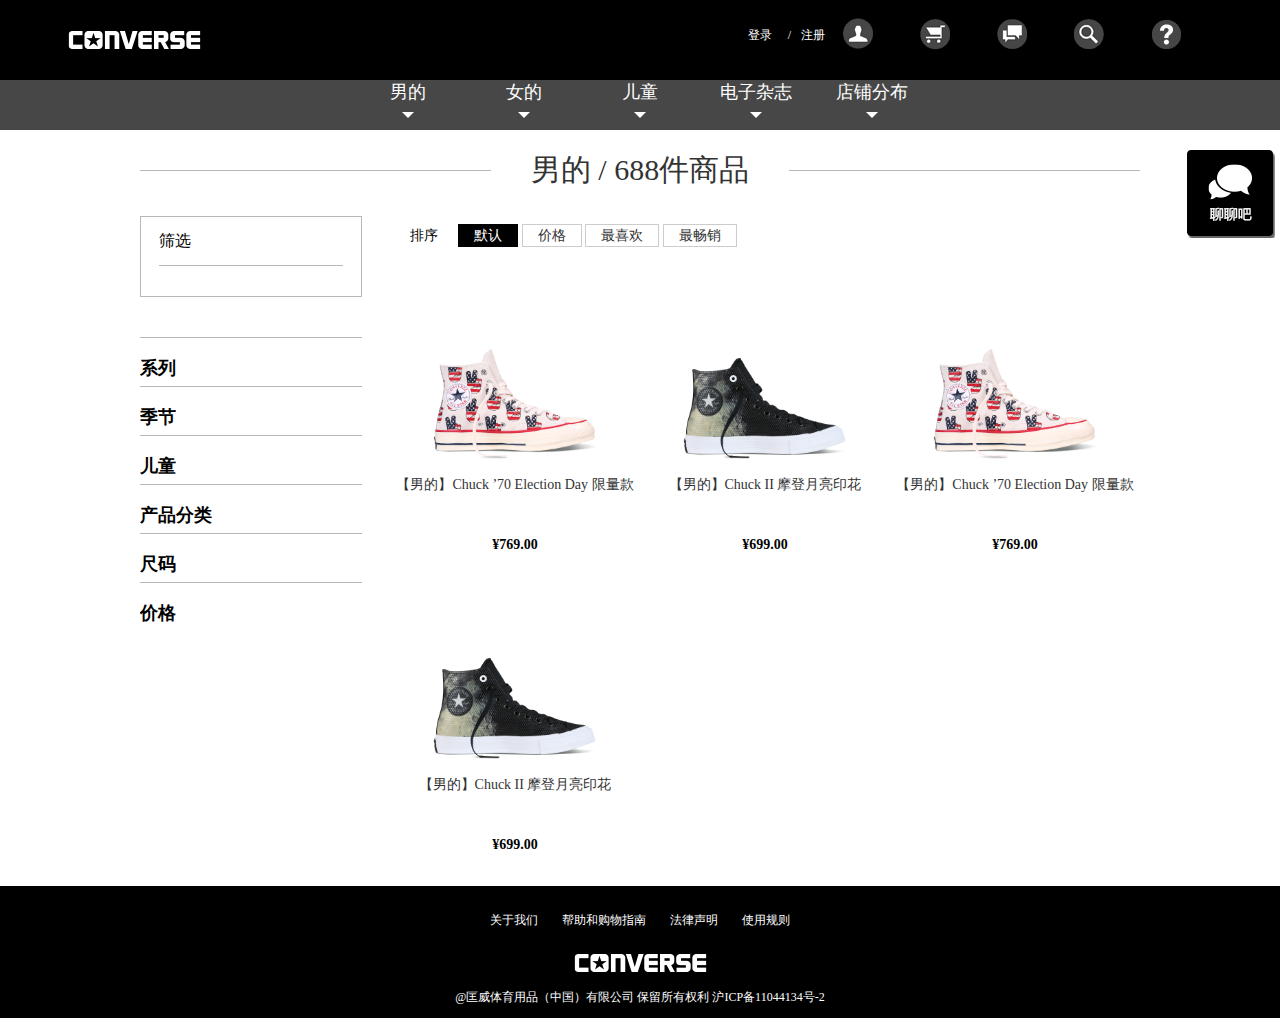
==== commit 6fae644e: "五次修改" ====
--- a/converse/html/allshop.html
+++ b/converse/html/allshop.html
@@ -176,6 +176,7 @@
 		<script type="text/javascript" src = "../js/jquery.cookie.js"></script>
 		<script type="text/javascript" src = "../js/topsport.js"></script>
 		<script type="text/javascript" src="../js/login.js"></script>
+		<script type="text/javascript" src = "../js/shops.js"></script>
 		<script type = "text/javascript">
 			$(function(){
 				
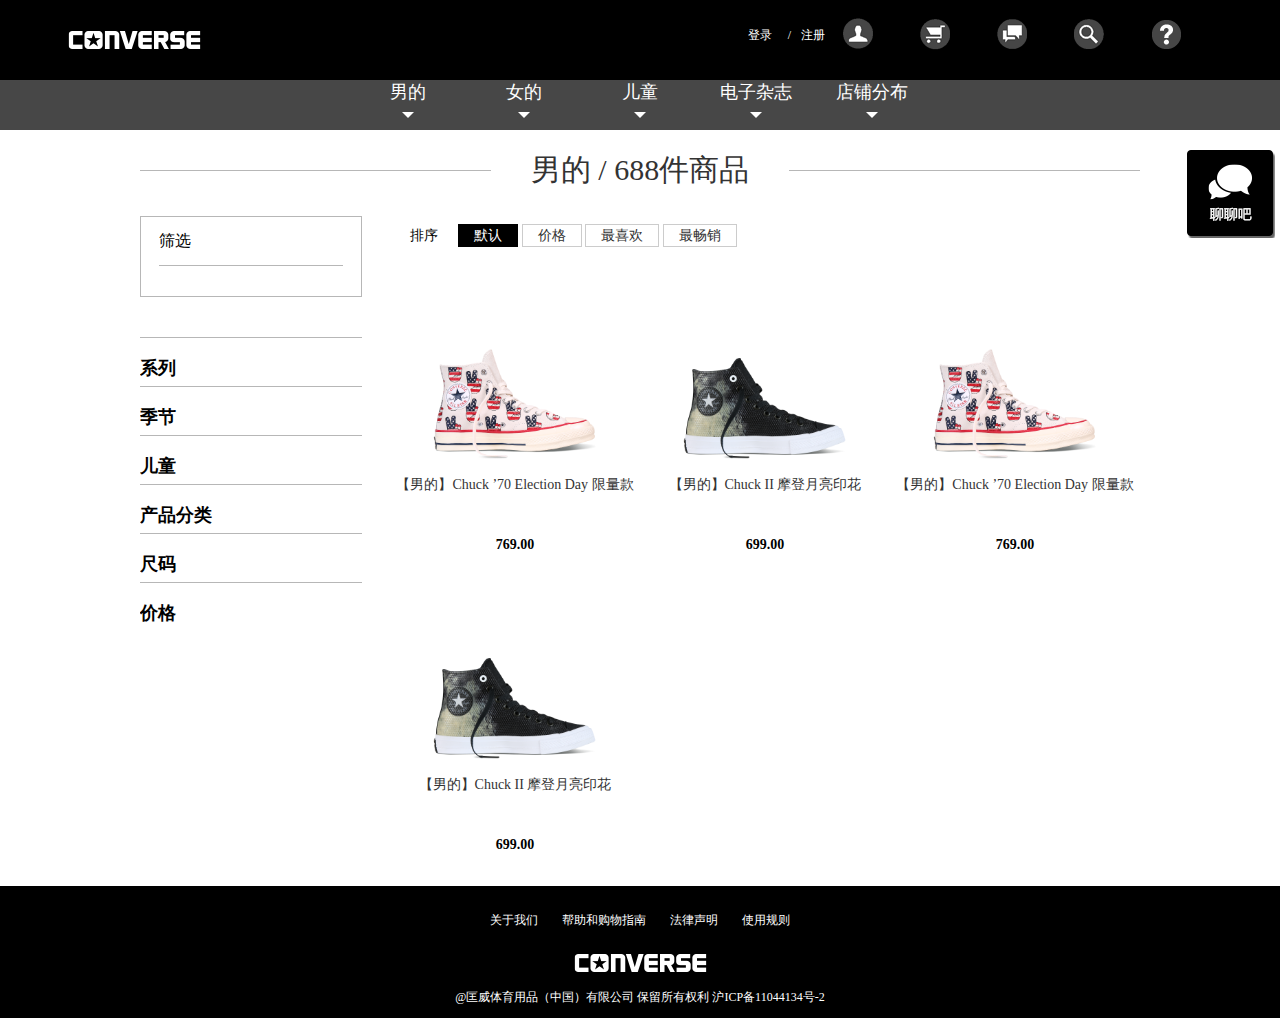
==== commit 314f857f: "购物车完成" ====
--- a/converse/html/allshop.html
+++ b/converse/html/allshop.html
@@ -242,7 +242,7 @@
 					type: 'GET',
 					success:function(res){
 						for(var i = 0; i < res.length; i++){
-							shop_list += '<dl id = ' + res[i].NO + '><dt><a href=""><img src="../img/' + res[i].model + '_1H_NEW.png"/></a></dt><dd class="shop_name"><a href="">' + res[i].title + '</a></dd><dd class = "shop_price">' + res[i].price + '</dd></dl>'
+							shop_list += '<dl id = ' + res[i].NO + '><dt><a><img src="../img/' + res[i].model + '_1H_NEW.png"/></a></dt><dd class="shop_name"><a>' + res[i].title + '</a></dd><dd class = "shop_price">' + res[i].price + '</dd></dl>'
 						}
 						$(".condo").html(shop_list);
 						isloading = false;
